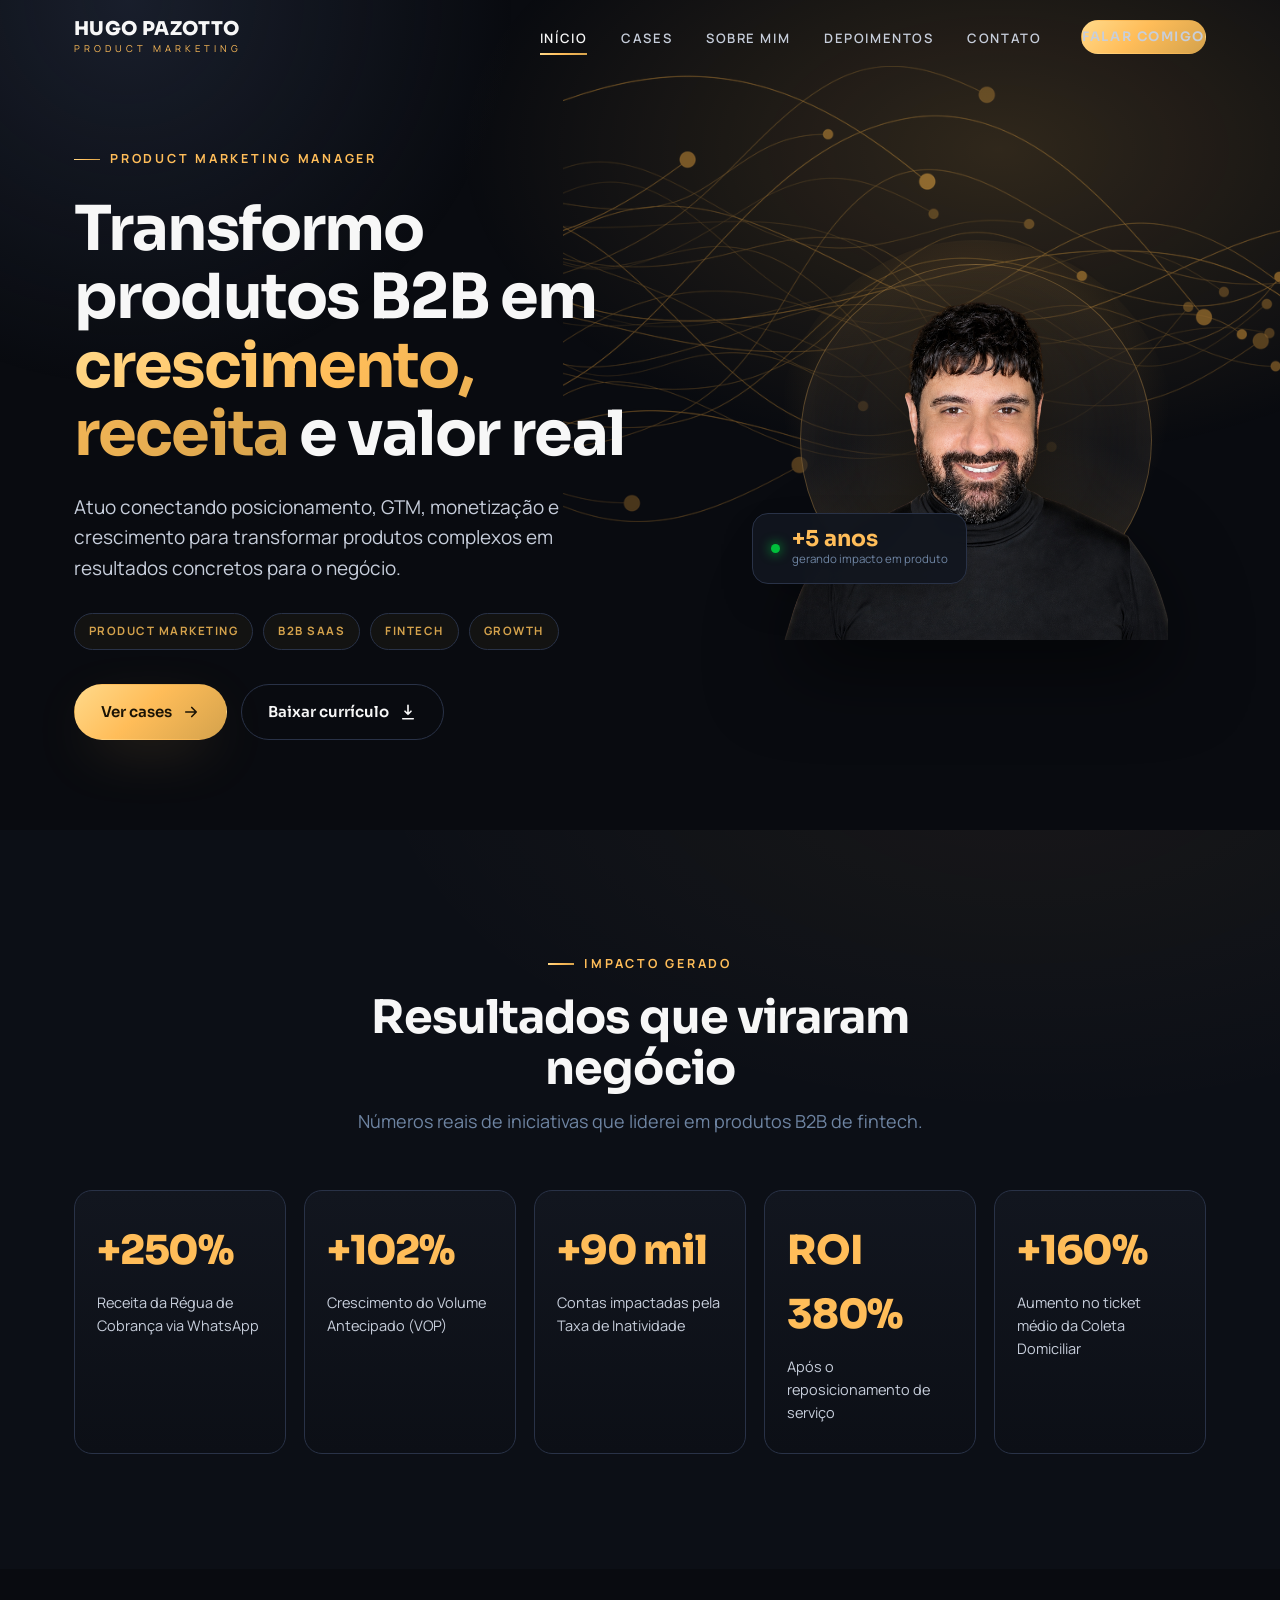
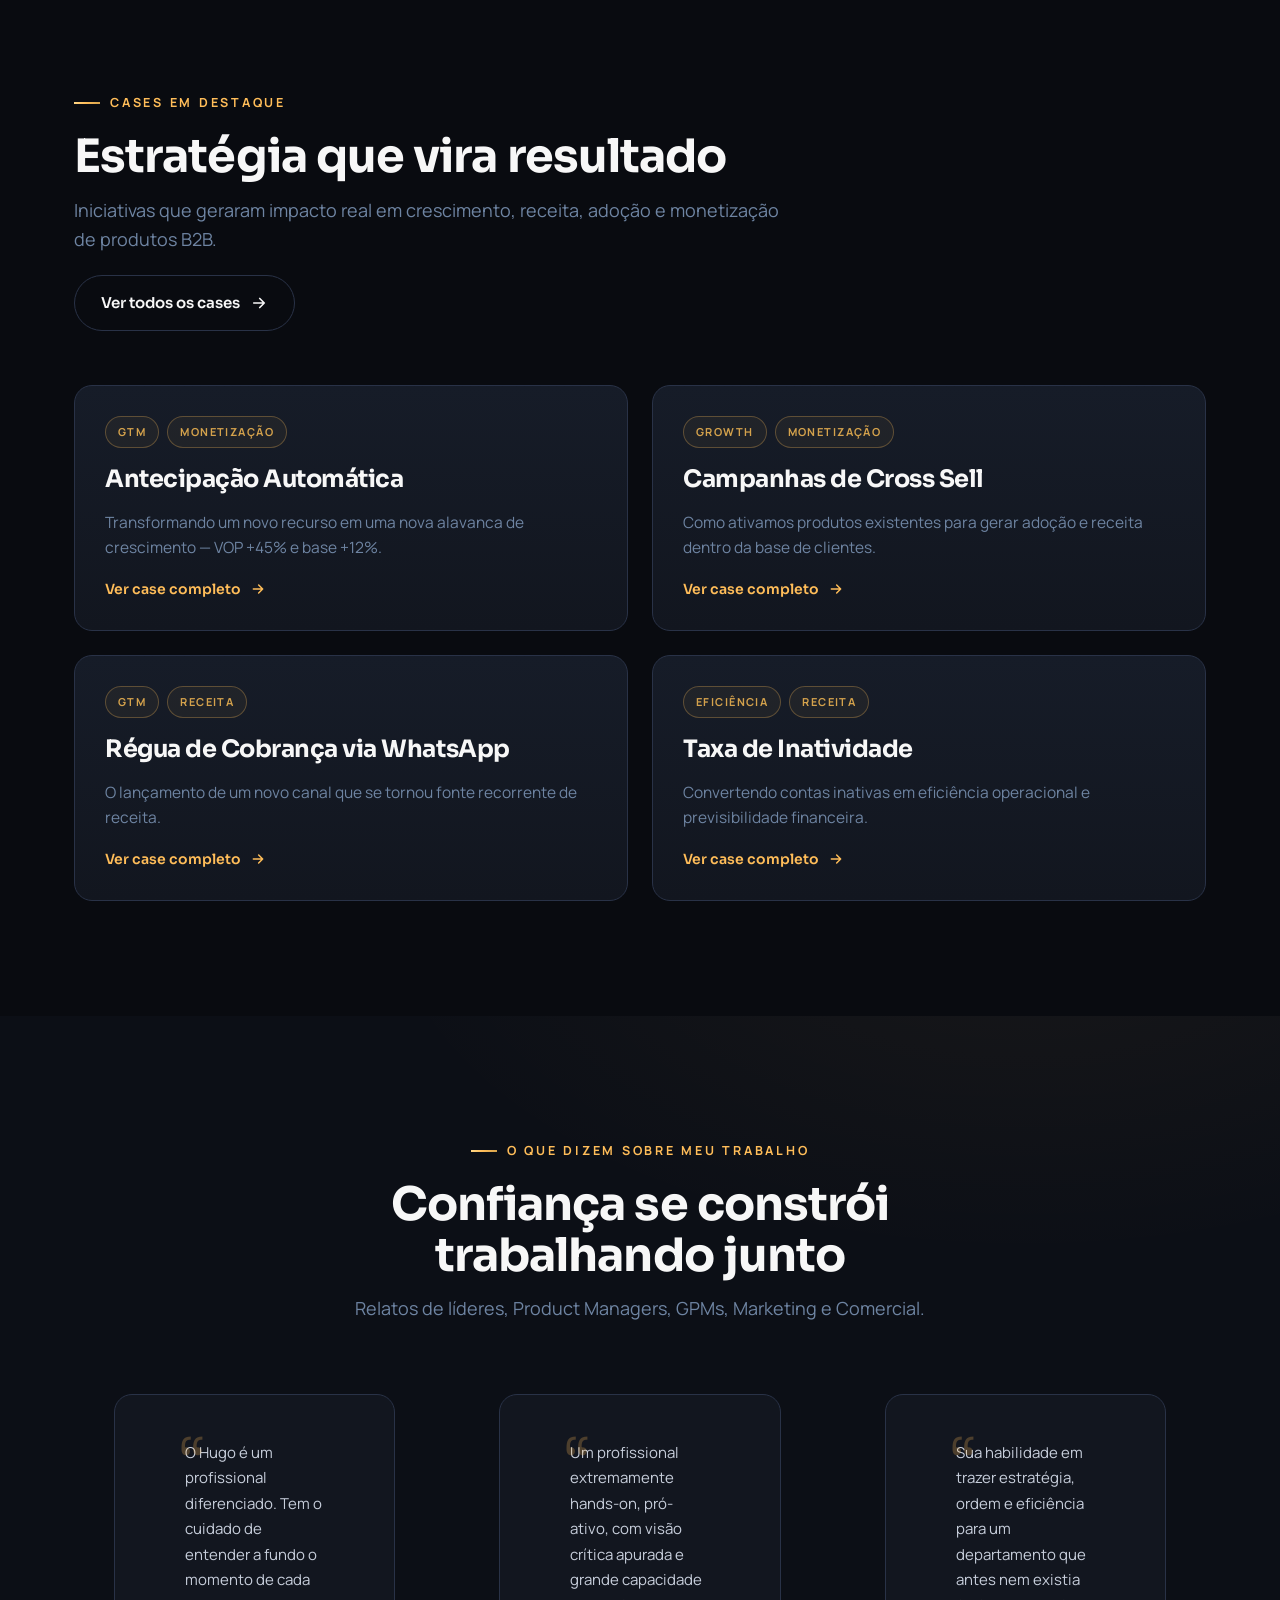
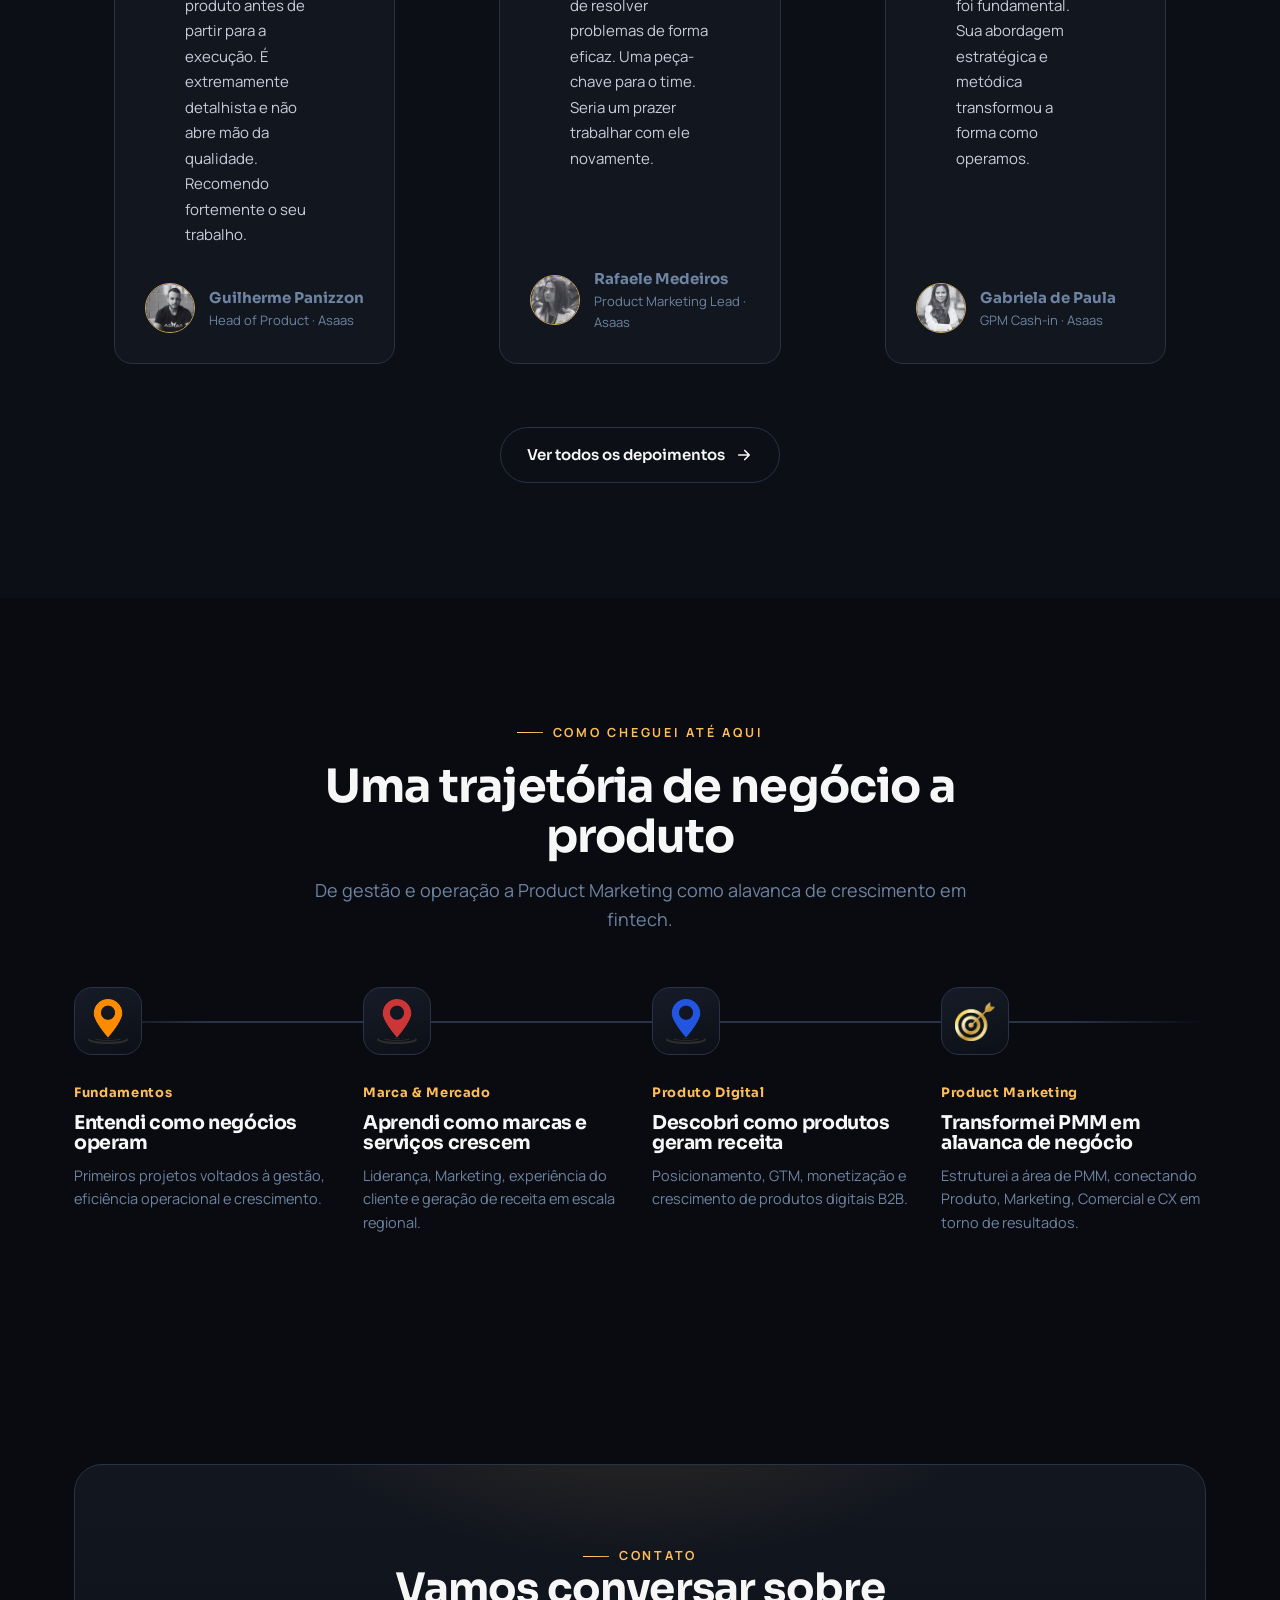
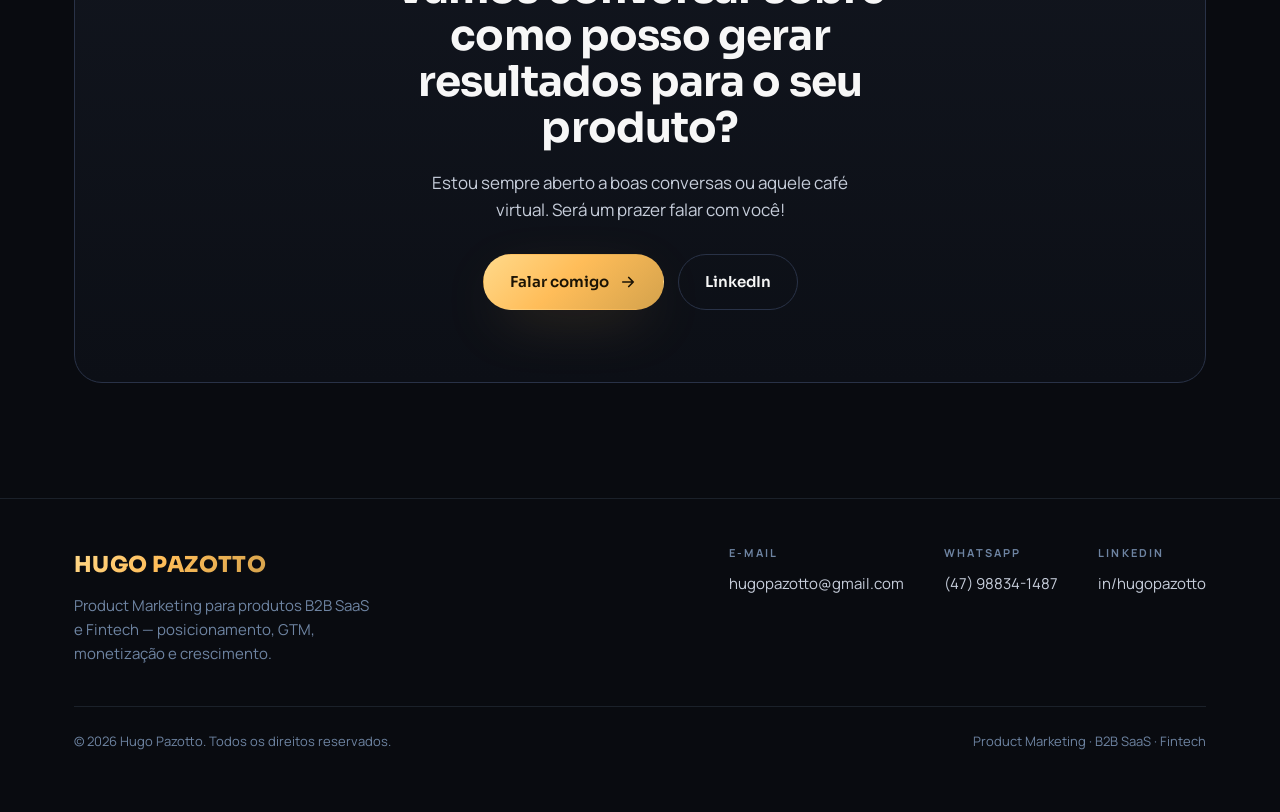
==== index.html @ da68a619 "feat: add initial portfolio site from Claude Design" ====
<!DOCTYPE html>
<html lang="pt-BR">
<head>
  <meta charset="UTF-8" />
  <meta name="viewport" content="width=device-width, initial-scale=1.0" />
  <title>Hugo Pazotto — Product Marketing | Crescimento, receita e valor para produtos B2B</title>
  <meta name="description" content="Product Marketing para produtos B2B SaaS e Fintech. Conecto posicionamento, GTM, monetização e crescimento para transformar produtos complexos em resultados concretos." />
  <link rel="preconnect" href="https://fonts.googleapis.com" />
  <link rel="preconnect" href="https://fonts.gstatic.com" crossorigin />
  <link href="https://fonts.googleapis.com/css2?family=Sora:wght@400;500;600;700;800&family=Manrope:wght@400;500;600;700&display=swap" rel="stylesheet" />
  <link rel="stylesheet" href="style.css" />
</head>
<body>

  <!-- ===================== HEADER ===================== -->
  <header class="header">
    <div class="container">
      <nav class="nav" aria-label="Principal">
        <a class="brand" href="#inicio" aria-label="Hugo Pazotto — início">
          <span class="brand__name">HUGO PAZOTTO</span>
          <span class="brand__role">Product Marketing</span>
        </a>
        <ul class="nav__links">
          <li><a href="#inicio" class="active">Início</a></li>
          <li><a href="cases.html">Cases</a></li>
          <li><a href="sobre.html">Sobre mim</a></li>
          <li><a href="depoimentos.html">Depoimentos</a></li>
          <li><a href="#contato">Contato</a></li>
          <li class="nav__cta"><a class="btn btn--primary" href="#contato">Falar comigo</a></li>
        </ul>
        <button class="nav__toggle" aria-label="Abrir menu" aria-expanded="false">
          <span></span><span></span><span></span>
        </button>
      </nav>
    </div>
  </header>

  <main>
    <!-- ===================== HERO ===================== -->
    <section class="hero" id="inicio">
      <div class="hero__bg" aria-hidden="true">
        <img class="hero__waves" src="assets/img/deco-waves.png" alt="" />
      </div>
      <div class="container">
        <div class="hero__inner">
          <div class="hero__copy">
            <span class="eyebrow hero__tag reveal">Product Marketing Manager</span>
            <h1 class="reveal" data-d="1">Transformo produtos B2B em <span class="grad-text">crescimento, receita</span> e valor real</h1>
            <p class="hero__lead reveal" data-d="2">Atuo conectando posicionamento, GTM, monetização e crescimento para transformar produtos complexos em resultados concretos para o negócio.</p>
            <div class="hero__chips reveal" data-d="2">
              <span class="chip">Product Marketing</span>
              <span class="chip">B2B SaaS</span>
              <span class="chip">Fintech</span>
              <span class="chip">Growth</span>
            </div>
            <div class="hero__actions reveal" data-d="3">
              <a class="btn btn--primary" href="#cases">Ver cases
                <svg viewBox="0 0 24 24" fill="none" stroke="currentColor" stroke-width="2.2" stroke-linecap="round" stroke-linejoin="round"><path d="M5 12h14M13 6l6 6-6 6"/></svg>
              </a>
              <a class="btn btn--ghost" href="#contato">Baixar currículo
                <svg viewBox="0 0 24 24" fill="none" stroke="currentColor" stroke-width="2.2" stroke-linecap="round" stroke-linejoin="round"><path d="M12 3v12m0 0l-4-4m4 4l4-4M5 21h14"/></svg>
              </a>
            </div>
          </div>

          <div class="hero__photo reveal" data-d="2">
            <div class="hero__photo-ring">
              <img src="assets/img/hugo-hero.png" alt="Hugo Pazotto, Product Marketing Manager" />
            </div>
            <div class="hero__badge">
              <span class="dot" aria-hidden="true"></span>
              <span><b>+5 anos</b>gerando impacto em produto</span>
            </div>
          </div>
        </div>
      </div>
    </section>

    <!-- ===================== IMPACTO ===================== -->
    <section class="section section--alt" id="impacto">
      <div class="container">
        <div class="section__head section__head--center reveal">
          <span class="eyebrow eyebrow--center">Impacto gerado</span>
          <h2 class="section__title">Resultados que viraram negócio</h2>
          <p class="section__sub">Números reais de iniciativas que liderei em produtos B2B de fintech.</p>
        </div>
        <div class="metrics">
          <div class="metric reveal">
            <div class="metric__num" data-prefix="+" data-count="250" data-suffix="%">+250%</div>
            <p class="metric__label">Receita da Régua de Cobrança via WhatsApp</p>
          </div>
          <div class="metric reveal" data-d="1">
            <div class="metric__num" data-prefix="+" data-count="102" data-suffix="%">+102%</div>
            <p class="metric__label">Crescimento do Volume Antecipado (VOP)</p>
          </div>
          <div class="metric reveal" data-d="2">
            <div class="metric__num" data-prefix="+" data-count="90" data-suffix=" mil">+90 mil</div>
            <p class="metric__label">Contas impactadas pela Taxa de Inatividade</p>
          </div>
          <div class="metric reveal" data-d="3">
            <div class="metric__num" data-prefix="ROI " data-count="380" data-suffix="%">ROI 380%</div>
            <p class="metric__label">Após o reposicionamento de serviço</p>
          </div>
          <div class="metric reveal" data-d="4">
            <div class="metric__num" data-prefix="+" data-count="160" data-suffix="%">+160%</div>
            <p class="metric__label">Aumento no ticket médio da Coleta Domiciliar</p>
          </div>
        </div>
      </div>
    </section>

    <!-- ===================== CASES ===================== -->
    <section class="section" id="cases">
      <div class="container">
        <div class="section__head reveal">
          <span class="eyebrow">Cases em destaque</span>
          <h2 class="section__title">Estratégia que vira resultado</h2>
          <p class="section__sub">Iniciativas que geraram impacto real em crescimento, receita, adoção e monetização de produtos B2B.</p>
          <a class="btn btn--ghost" href="cases.html" style="margin-top:22px">Ver todos os cases
            <svg viewBox="0 0 24 24" fill="none" stroke="currentColor" stroke-width="2.2" stroke-linecap="round" stroke-linejoin="round"><path d="M5 12h14M13 6l6 6-6 6"/></svg>
          </a>
        </div>
        <div class="cases-grid">
          <article class="case-card reveal">
            <div class="case-card__tags"><span class="tag">GTM</span><span class="tag">Monetização</span></div>
            <h3>Antecipação Automática</h3>
            <p>Transformando um novo recurso em uma nova alavanca de crescimento — VOP +45% e base +12%.</p>
            <a class="case-card__link" href="case-antecipacao-automatica.html">Ver case completo
              <svg viewBox="0 0 24 24" fill="none" stroke="currentColor" stroke-width="2.2" stroke-linecap="round" stroke-linejoin="round"><path d="M5 12h14M13 6l6 6-6 6"/></svg>
            </a>
          </article>
          <article class="case-card reveal" data-d="1">
            <div class="case-card__tags"><span class="tag">Growth</span><span class="tag">Monetização</span></div>
            <h3>Campanhas de Cross Sell</h3>
            <p>Como ativamos produtos existentes para gerar adoção e receita dentro da base de clientes.</p>
            <a class="case-card__link" href="case-cross-sell.html">Ver case completo
              <svg viewBox="0 0 24 24" fill="none" stroke="currentColor" stroke-width="2.2" stroke-linecap="round" stroke-linejoin="round"><path d="M5 12h14M13 6l6 6-6 6"/></svg>
            </a>
          </article>
          <article class="case-card reveal" data-d="2">
            <div class="case-card__tags"><span class="tag">GTM</span><span class="tag">Receita</span></div>
            <h3>Régua de Cobrança via WhatsApp</h3>
            <p>O lançamento de um novo canal que se tornou fonte recorrente de receita.</p>
            <a class="case-card__link" href="case-regua-cobranca.html">Ver case completo
              <svg viewBox="0 0 24 24" fill="none" stroke="currentColor" stroke-width="2.2" stroke-linecap="round" stroke-linejoin="round"><path d="M5 12h14M13 6l6 6-6 6"/></svg>
            </a>
          </article>
          <article class="case-card reveal" data-d="3">
            <div class="case-card__tags"><span class="tag">Eficiência</span><span class="tag">Receita</span></div>
            <h3>Taxa de Inatividade</h3>
            <p>Convertendo contas inativas em eficiência operacional e previsibilidade financeira.</p>
            <a class="case-card__link" href="case-taxa-inatividade.html">Ver case completo
              <svg viewBox="0 0 24 24" fill="none" stroke="currentColor" stroke-width="2.2" stroke-linecap="round" stroke-linejoin="round"><path d="M5 12h14M13 6l6 6-6 6"/></svg>
            </a>
          </article>
        </div>
      </div>
    </section>

    <!-- ===================== DEPOIMENTOS ===================== -->
    <section class="section section--alt" id="depoimentos">
      <div class="container">
        <div class="section__head section__head--center reveal">
          <span class="eyebrow eyebrow--center">O que dizem sobre meu trabalho</span>
          <h2 class="section__title">Confiança se constrói trabalhando junto</h2>
          <p class="section__sub">Relatos de líderes, Product Managers, GPMs, Marketing e Comercial.</p>
        </div>
        <div class="tst-grid">
          <figure class="tst reveal">
            <blockquote class="tst__quote">O Hugo é um profissional diferenciado. Tem o cuidado de entender a fundo o momento de cada produto antes de partir para a execução. É extremamente detalhista e não abre mão da qualidade. Recomendo fortemente o seu trabalho.</blockquote>
            <figcaption class="tst__who">
              <img src="assets/img/av-guilherme.png" alt="Guilherme Panizzon" />
              <span><b>Guilherme Panizzon</b><span>Head of Product · Asaas</span></span>
            </figcaption>
          </figure>
          <figure class="tst reveal" data-d="1">
            <blockquote class="tst__quote">Um profissional extremamente hands-on, pró-ativo, com visão crítica apurada e grande capacidade de resolver problemas de forma eficaz. Uma peça-chave para o time. Seria um prazer trabalhar com ele novamente.</blockquote>
            <figcaption class="tst__who">
              <img src="assets/img/av-rafaele.png" alt="Rafaele Medeiros" />
              <span><b>Rafaele Medeiros</b><span>Product Marketing Lead · Asaas</span></span>
            </figcaption>
          </figure>
          <figure class="tst reveal" data-d="2">
            <blockquote class="tst__quote">Sua habilidade em trazer estratégia, ordem e eficiência para um departamento que antes nem existia foi fundamental. Sua abordagem estratégica e metódica transformou a forma como operamos.</blockquote>
            <figcaption class="tst__who">
              <img src="assets/img/av-gabriela.png" alt="Gabriela de Paula" />
              <span><b>Gabriela de Paula</b><span>GPM Cash-in · Asaas</span></span>
            </figcaption>
          </figure>
        </div>
        <div style="text-align:center;margin-top:46px" class="reveal">
          <a class="btn btn--ghost" href="depoimentos.html">Ver todos os depoimentos
            <svg viewBox="0 0 24 24" fill="none" stroke="currentColor" stroke-width="2.2" stroke-linecap="round" stroke-linejoin="round"><path d="M5 12h14M13 6l6 6-6 6"/></svg>
          </a>
        </div>
      </div>
    </section>

    <!-- ===================== SOBRE / JORNADA ===================== -->
    <section class="section" id="sobre">
      <div class="container">
        <div class="section__head section__head--center reveal">
          <span class="eyebrow eyebrow--center">Como cheguei até aqui</span>
          <h2 class="section__title">Uma trajetória de negócio a produto</h2>
          <p class="section__sub">De gestão e operação a Product Marketing como alavanca de crescimento em fintech.</p>
        </div>
        <div class="journey">
          <div class="step reveal">
            <div class="step__dot"><img src="assets/img/pin-gold.png" alt="" /></div>
            <span class="step__yr">Fundamentos</span>
            <h3>Entendi como negócios operam</h3>
            <p>Primeiros projetos voltados à gestão, eficiência operacional e crescimento.</p>
          </div>
          <div class="step reveal" data-d="1">
            <div class="step__dot"><img src="assets/img/pin-red.png" alt="" /></div>
            <span class="step__yr">Marca &amp; Mercado</span>
            <h3>Aprendi como marcas e serviços crescem</h3>
            <p>Liderança, Marketing, experiência do cliente e geração de receita em escala regional.</p>
          </div>
          <div class="step reveal" data-d="2">
            <div class="step__dot"><img src="assets/img/pin-blue.png" alt="" /></div>
            <span class="step__yr">Produto Digital</span>
            <h3>Descobri como produtos geram receita</h3>
            <p>Posicionamento, GTM, monetização e crescimento de produtos digitais B2B.</p>
          </div>
          <div class="step reveal" data-d="3">
            <div class="step__dot"><img src="assets/img/icon-target.png" alt="" /></div>
            <span class="step__yr">Product Marketing</span>
            <h3>Transformei PMM em alavanca de negócio</h3>
            <p>Estruturei a área de PMM, conectando Produto, Marketing, Comercial e CX em torno de resultados.</p>
          </div>
        </div>
      </div>
    </section>

    <!-- ===================== CONTATO ===================== -->
    <section class="section" id="contato">
      <div class="container">
        <div class="cta reveal">
          <span class="eyebrow eyebrow--center">Contato</span>
          <h2>Vamos conversar sobre como posso gerar resultados para o seu produto?</h2>
          <p>Estou sempre aberto a boas conversas ou aquele café virtual. Será um prazer falar com você!</p>
          <div class="cta__actions">
            <a class="btn btn--primary" href="mailto:hugopazotto@gmail.com">Falar comigo
              <svg viewBox="0 0 24 24" fill="none" stroke="currentColor" stroke-width="2.2" stroke-linecap="round" stroke-linejoin="round"><path d="M5 12h14M13 6l6 6-6 6"/></svg>
            </a>
            <a class="btn btn--ghost" href="https://www.linkedin.com/in/hugopazotto" target="_blank" rel="noopener">LinkedIn</a>
          </div>
        </div>
      </div>
    </section>
  </main>

  <!-- ===================== FOOTER ===================== -->
  <footer class="footer">
    <div class="container">
      <div class="footer__grid">
        <div class="footer__brand">
          <span class="brand__name grad-text">HUGO PAZOTTO</span>
          <p style="color:var(--muted);max-width:34ch;margin-top:12px;font-size:15px;">Product Marketing para produtos B2B SaaS e Fintech — posicionamento, GTM, monetização e crescimento.</p>
        </div>
        <div class="footer__contacts">
          <div class="footer__col">
            <h4>E-mail</h4>
            <a href="mailto:hugopazotto@gmail.com">hugopazotto@gmail.com</a>
          </div>
          <div class="footer__col">
            <h4>WhatsApp</h4>
            <a href="https://wa.me/5547988341487" target="_blank" rel="noopener">(47) 98834-1487</a>
          </div>
          <div class="footer__col">
            <h4>LinkedIn</h4>
            <a href="https://www.linkedin.com/in/hugopazotto" target="_blank" rel="noopener">in/hugopazotto</a>
          </div>
        </div>
      </div>
      <div class="footer__bottom">
        <span>© <span data-year>2025</span> Hugo Pazotto. Todos os direitos reservados.</span>
        <span>Product Marketing · B2B SaaS · Fintech</span>
      </div>
    </div>
  </footer>

  <script src="script.js"></script>
</body>
</html>
---- style.css ----
/* =========================================================
   Hugo Pazotto — Product Marketing Portfolio
   Design system: dark navy + metallic gold
   ========================================================= */

/* ---------- Tokens ---------- */
:root{
  --bg:        #090b10;
  --bg-2:      #0c0f16;
  --surface:   #12161f;
  --surface-2: #161c28;
  --border:    #293247;
  --border-soft: rgba(110,132,162,.18);

  --gold:      #ffbd59;
  --gold-2:    #d4a24c;
  --gold-deep: #402d00;
  --gold-grad: linear-gradient(135deg,#ffd98a 0%,#ffbd59 45%,#d4a24c 100%);

  --text:      #f7f7f7;
  --text-dim:  #c7cedb;
  --muted:     #6e84a2;
  --green:     #00bf3b;

  --maxw: 1180px;
  --radius: 18px;
  --radius-sm: 12px;
  --radius-pill: 999px;

  --shadow-card: 0 18px 50px -24px rgba(0,0,0,.8);
  --shadow-gold: 0 18px 60px -20px rgba(255,189,89,.35);

  --ff-display: "Sora", system-ui, sans-serif;
  --ff-body: "Manrope", system-ui, sans-serif;

  --ease: cubic-bezier(.22,.61,.36,1);
}

/* ---------- Reset ---------- */
*,*::before,*::after{ box-sizing:border-box; }
html{ scroll-behavior:smooth; scroll-padding-top:90px; -webkit-text-size-adjust:100%; }
body{
  margin:0;
  font-family:var(--ff-body);
  background:var(--bg);
  color:var(--text);
  line-height:1.6;
  font-size:17px;
  -webkit-font-smoothing:antialiased;
  overflow-x:hidden;
}
img{ max-width:100%; display:block; }
a{ color:inherit; text-decoration:none; }
button{ font-family:inherit; cursor:pointer; }
h1,h2,h3,h4{ font-family:var(--ff-display); font-weight:700; line-height:1.1; margin:0; letter-spacing:-.02em; }
p{ margin:0; }
::selection{ background:var(--gold); color:#090b10; }

/* ---------- Layout helpers ---------- */
.container{ width:100%; max-width:var(--maxw); margin-inline:auto; padding-inline:24px; }
.section{ position:relative; padding:clamp(64px,9vw,120px) 0; }
.section--alt{ background:
   radial-gradient(1100px 600px at 80% -10%, rgba(255,189,89,.05), transparent 60%),
   var(--bg-2); }

.eyebrow{
  display:inline-flex; align-items:center; gap:10px;
  font-family:var(--ff-body); font-weight:700;
  font-size:12.5px; letter-spacing:.22em; text-transform:uppercase;
  color:var(--gold);
}
.eyebrow::before{ content:""; width:26px; height:1.5px; background:var(--gold-grad); }
.eyebrow--center{ justify-content:center; }

.section__head{ max-width:720px; margin-bottom:54px; }
.section__head--center{ margin-inline:auto; text-align:center; }
.section__title{ font-size:clamp(28px,4vw,46px); margin:18px 0 14px; }
.section__sub{ color:var(--muted); font-size:18px; }

.text-gold{ color:var(--gold); }
.grad-text{
  background:var(--gold-grad);
  -webkit-background-clip:text; background-clip:text; color:transparent;
}

/* reveal */
.reveal{ opacity:0; transform:translateY(26px); transition:opacity .7s var(--ease), transform .7s var(--ease); }
.reveal.is-in{ opacity:1; transform:none; }
.reveal[data-d="1"]{ transition-delay:.08s; }
.reveal[data-d="2"]{ transition-delay:.16s; }
.reveal[data-d="3"]{ transition-delay:.24s; }
.reveal[data-d="4"]{ transition-delay:.32s; }
@media (prefers-reduced-motion:reduce){ .reveal{opacity:1;transform:none;transition:none} html{scroll-behavior:auto} }

/* ---------- Buttons ---------- */
.btn{
  display:inline-flex; align-items:center; justify-content:center; gap:10px;
  font-family:var(--ff-display); font-weight:600; font-size:15px;
  padding:15px 26px; border-radius:var(--radius-pill);
  border:1px solid transparent; transition:transform .25s var(--ease), box-shadow .25s var(--ease), background .25s, color .25s;
  white-space:nowrap;
}
.btn svg{ width:18px; height:18px; }
.btn--primary{ background:var(--gold-grad); color:#1a1305; box-shadow:var(--shadow-gold); }
.btn--primary:hover{ transform:translateY(-3px); box-shadow:0 22px 64px -16px rgba(255,189,89,.5); }
.btn--ghost{ background:transparent; color:var(--text); border-color:var(--border); }
.btn--ghost:hover{ border-color:var(--gold); color:var(--gold); transform:translateY(-3px); }
.btn--block{ width:100%; }

/* ---------- Header / Nav ---------- */
.header{
  position:fixed; inset:0 0 auto 0; z-index:50;
  transition:background .3s, border-color .3s, backdrop-filter .3s;
  border-bottom:1px solid transparent;
}
.header.is-stuck{
  background:rgba(9,11,16,.82);
  backdrop-filter:blur(16px);
  border-bottom-color:var(--border-soft);
}
.nav{ display:flex; align-items:center; justify-content:space-between; height:74px; }
.brand{ display:flex; flex-direction:column; line-height:1; }
.brand__name{ font-family:var(--ff-display); font-weight:800; font-size:19px; letter-spacing:.02em; }
.brand__role{ font-size:9.5px; letter-spacing:.42em; text-transform:uppercase; color:var(--gold); margin-top:5px; }
.nav__links{ display:flex; align-items:center; gap:34px; list-style:none; margin:0; padding:0; }
.nav__links a{
  font-size:13px; font-weight:600; letter-spacing:.12em; text-transform:uppercase;
  color:var(--text-dim); position:relative; padding:6px 0; transition:color .2s;
}
.nav__links a::after{
  content:""; position:absolute; left:0; bottom:-2px; width:0; height:2px;
  background:var(--gold-grad); transition:width .3s var(--ease);
}
.nav__links a:hover,.nav__links a.active{ color:var(--text); }
.nav__links a:hover::after,.nav__links a.active::after{ width:100%; }
.nav__cta{ margin-left:6px; }
.nav__toggle{
  display:none; width:46px; height:46px; border-radius:12px; border:1px solid var(--border);
  background:rgba(255,255,255,.02); align-items:center; justify-content:center; flex-direction:column; gap:5px;
}
.nav__toggle span{ width:20px; height:2px; background:var(--text); border-radius:2px; transition:transform .3s, opacity .3s; }
.nav.is-open .nav__toggle span:nth-child(1){ transform:translateY(7px) rotate(45deg); }
.nav.is-open .nav__toggle span:nth-child(2){ opacity:0; }
.nav.is-open .nav__toggle span:nth-child(3){ transform:translateY(-7px) rotate(-45deg); }

/* ---------- Hero ---------- */
.hero{ position:relative; padding-top:140px; padding-bottom:90px; overflow:hidden; }
.hero__bg{ position:absolute; inset:0; z-index:0; pointer-events:none; }
.hero__bg::before{
  content:""; position:absolute; inset:0;
  background:
    radial-gradient(900px 520px at 78% 18%, rgba(255,189,89,.16), transparent 60%),
    radial-gradient(700px 700px at 10% 0%, rgba(41,50,71,.5), transparent 55%);
}
.hero__waves{ position:absolute; right:-6%; top:8%; width:62%; max-width:880px; opacity:.5; mix-blend-mode:screen; }
.hero__inner{ position:relative; z-index:2; display:grid; grid-template-columns:1.15fr .85fr; gap:48px; align-items:center; }
.hero__tag{ margin-bottom:26px; }
.hero h1{ font-size:clamp(34px,5.4vw,62px); letter-spacing:-.03em; }
.hero h1 em{ font-style:normal; }
.hero__lead{ color:var(--text-dim); font-size:clamp(16px,1.7vw,19px); max-width:30em; margin:24px 0 30px; }
.hero__chips{ display:flex; flex-wrap:wrap; gap:10px; margin-bottom:34px; }
.chip{
  font-size:11.5px; font-weight:700; letter-spacing:.13em; text-transform:uppercase;
  color:var(--gold-2); padding:8px 14px; border:1px solid var(--border);
  border-radius:var(--radius-pill); background:rgba(255,189,89,.04);
}
.hero__actions{ display:flex; flex-wrap:wrap; gap:14px; }

.hero__photo{ position:relative; justify-self:center; }
.hero__photo-ring{
  position:relative; width:min(400px,80vw); aspect-ratio:1; border-radius:50%;
  background:radial-gradient(circle at 50% 40%, rgba(255,189,89,.28), rgba(255,189,89,0) 62%);
  display:flex; align-items:flex-end; justify-content:center;
}
.hero__photo-ring::before{
  content:""; position:absolute; inset:6%; border-radius:50%;
  border:1px solid rgba(255,189,89,.3);
  background:
    radial-gradient(circle at 50% 120%, rgba(212,162,76,.35), transparent 60%),
    linear-gradient(180deg, rgba(18,22,31,.2), rgba(18,22,31,.85));
  box-shadow:inset 0 0 60px rgba(255,189,89,.1);
}
.hero__photo img{ position:relative; width:96%; filter:drop-shadow(0 30px 40px rgba(0,0,0,.55)); }
.hero__badge{
  position:absolute; left:-6%; bottom:14%; z-index:3;
  background:rgba(18,22,31,.92); border:1px solid var(--border);
  border-radius:16px; padding:14px 18px; display:flex; align-items:center; gap:12px;
  box-shadow:var(--shadow-card); backdrop-filter:blur(8px);
}
.hero__badge b{ font-family:var(--ff-display); font-size:22px; color:var(--gold); display:block; line-height:1; }
.hero__badge span{ font-size:11.5px; color:var(--muted); }
.hero__badge .dot{ width:9px; height:9px; border-radius:50%; background:var(--green); box-shadow:0 0 12px var(--green); }

/* ---------- Impact metrics ---------- */
.metrics{ display:grid; grid-template-columns:repeat(5,1fr); gap:18px; }
.metric{
  background:linear-gradient(180deg, var(--surface), var(--bg-2));
  border:1px solid var(--border); border-radius:var(--radius);
  padding:28px 22px; position:relative; overflow:hidden;
  transition:transform .35s var(--ease), border-color .35s;
}
.metric::after{ content:""; position:absolute; inset:0 0 auto 0; height:3px; background:var(--gold-grad); opacity:.0; transition:opacity .35s; }
.metric:hover{ transform:translateY(-6px); border-color:rgba(255,189,89,.45); }
.metric:hover::after{ opacity:1; }
.metric__num{ font-family:var(--ff-display); font-weight:800; font-size:clamp(30px,3.4vw,40px); color:var(--gold); letter-spacing:-.03em; }
.metric__label{ color:var(--text-dim); font-size:14.5px; margin-top:8px; }

/* ---------- Cases ---------- */
.cases-grid{ display:grid; grid-template-columns:repeat(2,1fr); gap:24px; }
.case-card{
  position:relative; display:flex; flex-direction:column; gap:18px;
  background:linear-gradient(180deg, var(--surface-2), var(--surface));
  border:1px solid var(--border); border-radius:var(--radius);
  padding:30px; min-height:240px; overflow:hidden;
  transition:transform .4s var(--ease), border-color .4s, box-shadow .4s;
}
.case-card::before{
  content:""; position:absolute; right:-40px; top:-40px; width:180px; height:180px;
  background:radial-gradient(circle, rgba(255,189,89,.16), transparent 70%);
  opacity:0; transition:opacity .45s;
}
.case-card:hover{ transform:translateY(-7px); border-color:rgba(255,189,89,.4); box-shadow:var(--shadow-card); }
.case-card:hover::before{ opacity:1; }
.case-card__tags{ display:flex; gap:8px; flex-wrap:wrap; }
.tag{
  font-size:11px; font-weight:700; letter-spacing:.13em; text-transform:uppercase;
  color:var(--gold-2); padding:6px 12px; border-radius:var(--radius-pill);
  border:1px solid rgba(255,189,89,.28); background:rgba(255,189,89,.05);
}
.tag--muted{ color:var(--muted); border-color:var(--border); background:transparent; }
.case-card h3{ font-size:24px; }
.case-card p{ color:var(--muted); font-size:15.5px; }
.case-card__link{
  margin-top:auto; display:inline-flex; align-items:center; gap:9px;
  font-family:var(--ff-display); font-weight:600; font-size:14px; color:var(--gold);
}
.case-card__link svg{ width:16px; height:16px; transition:transform .3s var(--ease); }
.case-card:hover .case-card__link svg{ transform:translateX(5px); }

/* ---------- Testimonials ---------- */
.tst-grid{ display:grid; grid-template-columns:repeat(3,1fr); gap:24px; }
.tst{
  background:var(--surface); border:1px solid var(--border); border-radius:var(--radius);
  padding:30px; display:flex; flex-direction:column; gap:20px;
}
.tst__quote{ color:var(--text-dim); font-size:15px; line-height:1.7; position:relative; }
.tst__quote::before{ content:"\201C"; font-family:var(--ff-display); font-size:60px; color:rgba(255,189,89,.25); position:absolute; top:-30px; left:-6px; }
.tst__who{ display:flex; align-items:center; gap:14px; margin-top:auto; }
.tst__who img{ width:50px; height:50px; border-radius:50%; object-fit:cover; border:1.5px solid var(--gold-2); filter:grayscale(.15); }
.tst__who b{ font-family:var(--ff-display); font-size:15px; display:block; }
.tst__who span{ font-size:13px; color:var(--muted); }

/* ---------- Journey / Timeline ---------- */
.journey{ display:grid; grid-template-columns:repeat(4,1fr); gap:24px; position:relative; }
.journey::before{
  content:""; position:absolute; left:0; right:0; top:34px; height:2px;
  background:linear-gradient(90deg, transparent, var(--border) 12%, var(--border) 88%, transparent);
}
.step{ position:relative; padding-top:0; }
.step__dot{
  width:68px; height:68px; border-radius:18px; display:flex; align-items:center; justify-content:center;
  background:linear-gradient(160deg, var(--surface-2), var(--bg-2)); border:1px solid var(--border);
  position:relative; z-index:2; margin-bottom:22px;
}
.step__dot img{ width:40px; height:auto; }
.step__yr{ font-family:var(--ff-display); font-weight:700; font-size:13px; color:var(--gold); letter-spacing:.05em; }
.step h3{ font-size:19px; margin:8px 0 10px; }
.step p{ color:var(--muted); font-size:14.5px; }

/* ---------- Contact / CTA ---------- */
.cta{
  position:relative; overflow:hidden;
  background:
    radial-gradient(700px 420px at 50% -30%, rgba(255,189,89,.18), transparent 60%),
    linear-gradient(180deg, var(--surface), var(--bg-2));
  border:1px solid var(--border); border-radius:28px;
  padding:clamp(40px,6vw,72px); text-align:center;
}
.cta h2{ font-size:clamp(26px,3.6vw,42px); max-width:18ch; margin-inline:auto; }
.cta p{ color:var(--text-dim); margin:18px auto 30px; max-width:46ch; }
.cta__actions{ display:flex; gap:14px; justify-content:center; flex-wrap:wrap; }

/* ---------- Footer ---------- */
.footer{ border-top:1px solid var(--border-soft); padding:48px 0 60px; }
.footer__grid{ display:flex; justify-content:space-between; align-items:flex-start; gap:30px; flex-wrap:wrap; }
.footer__brand .brand__name{ font-size:22px; }
.footer__contacts{ display:flex; gap:40px; flex-wrap:wrap; }
.footer__col h4{ font-size:11px; letter-spacing:.2em; text-transform:uppercase; color:var(--muted); font-family:var(--ff-body); font-weight:700; margin-bottom:10px; }
.footer__col a,.footer__col p{ color:var(--text-dim); font-size:15px; }
.footer__col a:hover{ color:var(--gold); }
.footer__bottom{ margin-top:40px; padding-top:24px; border-top:1px solid var(--border-soft); display:flex; justify-content:space-between; gap:16px; flex-wrap:wrap; color:var(--muted); font-size:13px; }

/* ---------- Responsive ---------- */
@media (max-width:1000px){
  .metrics{ grid-template-columns:repeat(2,1fr); }
  .journey{ grid-template-columns:repeat(2,1fr); }
  .journey::before{ display:none; }
  .tst-grid{ grid-template-columns:1fr; }
}
@media (max-width:860px){
  .nav__links{
    position:fixed; inset:74px 0 auto 0; flex-direction:column; gap:0;
    background:rgba(9,11,16,.97); backdrop-filter:blur(20px);
    border-bottom:1px solid var(--border); padding:8px 24px 24px;
    transform:translateY(-130%); transition:transform .4s var(--ease); align-items:stretch;
  }
  .nav.is-open .nav__links{ transform:none; }
  .nav__links li{ border-bottom:1px solid var(--border-soft); }
  .nav__links a{ display:block; padding:16px 0; font-size:15px; }
  .nav__links .nav__cta{ margin:16px 0 0; }
  .nav__cta .btn{ width:100%; }
  .nav__toggle{ display:flex; }
  .hero__inner{ grid-template-columns:1fr; gap:36px; text-align:center; }
  .hero__tag,.eyebrow{ justify-content:center; }
  .hero__chips,.hero__actions{ justify-content:center; }
  .hero__lead{ margin-inline:auto; }
  .hero__photo{ order:-1; }
  .section__head{ text-align:center; margin-inline:auto; }
  .eyebrow{ display:inline-flex; }
}
@media (max-width:560px){
  body{ font-size:16px; }
  .metrics{ grid-template-columns:1fr; }
  .cases-grid{ grid-template-columns:1fr; }
  .journey{ grid-template-columns:1fr; }
  .case-card{ padding:24px; }
  .container{ padding-inline:18px; }
}

/* =========================================================
   CASES — listing page + case study detail
   ========================================================= */

/* page hero (shared by inner pages) */
.page-hero{ position:relative; padding:150px 0 60px; overflow:hidden; }
.page-hero__bg{ position:absolute; inset:0; z-index:0; pointer-events:none;
  background:
    radial-gradient(900px 500px at 80% 0%, rgba(255,189,89,.12), transparent 60%),
    radial-gradient(700px 600px at 0% 10%, rgba(41,50,71,.45), transparent 55%); }
.page-hero .container{ position:relative; z-index:2; }
.page-hero h1{ font-size:clamp(34px,5vw,58px); max-width:16ch; margin:18px 0 16px; }
.page-hero__lead{ color:var(--text-dim); font-size:clamp(16px,1.8vw,20px); max-width:48ch; }

.back-link{ display:inline-flex; align-items:center; gap:9px; font-size:13px; font-weight:700;
  letter-spacing:.12em; text-transform:uppercase; color:var(--muted); transition:color .2s, gap .2s; }
.back-link svg{ width:16px; height:16px; }
.back-link:hover{ color:var(--gold); gap:13px; }

/* highlighted cases on listing */
.cases-featured{ display:grid; grid-template-columns:repeat(2,1fr); gap:24px; }
.fcase{
  position:relative; display:flex; flex-direction:column; gap:16px;
  background:linear-gradient(180deg, var(--surface-2), var(--surface));
  border:1px solid var(--border); border-radius:var(--radius);
  padding:34px; overflow:hidden; transition:transform .4s var(--ease), border-color .4s, box-shadow .4s;
}
.fcase::before{ content:""; position:absolute; right:-50px; top:-50px; width:200px; height:200px;
  background:radial-gradient(circle, rgba(255,189,89,.16), transparent 70%); opacity:0; transition:opacity .45s; }
.fcase:hover{ transform:translateY(-7px); border-color:rgba(255,189,89,.45); box-shadow:var(--shadow-card); }
.fcase:hover::before{ opacity:1; }
.fcase__tags{ display:flex; gap:8px; flex-wrap:wrap; }
.fcase h3{ font-size:27px; }
.fcase__desc{ color:var(--muted); font-size:15.5px; }
.fcase__stats{ display:flex; gap:28px; margin-top:6px; padding-top:20px; border-top:1px solid var(--border-soft); }
.fcase__stat b{ font-family:var(--ff-display); font-weight:800; font-size:30px; color:var(--gold); letter-spacing:-.03em; display:block; line-height:1; }
.fcase__stat span{ font-size:12.5px; color:var(--text-dim); display:block; margin-top:7px; max-width:14ch; }
.fcase__link{ position:absolute; inset:0; }

/* "outros cases" simple list */
.cases-other{ display:grid; grid-template-columns:repeat(2,1fr); gap:18px; }
.ocase{
  display:flex; align-items:center; justify-content:space-between; gap:18px;
  background:var(--surface); border:1px solid var(--border); border-radius:var(--radius-sm);
  padding:24px 28px; transition:border-color .3s, transform .3s, background .3s;
}
.ocase:hover{ border-color:rgba(255,189,89,.45); transform:translateY(-3px); background:var(--surface-2); }
.ocase h4{ font-family:var(--ff-display); font-size:18px; }
.ocase span{ font-size:12.5px; color:var(--muted); letter-spacing:.1em; text-transform:uppercase; }
.ocase__arrow{ width:42px; height:42px; flex:none; border-radius:50%; border:1px solid var(--border);
  display:flex; align-items:center; justify-content:center; color:var(--gold); transition:background .3s, transform .3s; }
.ocase__arrow svg{ width:18px; height:18px; }
.ocase:hover .ocase__arrow{ background:rgba(255,189,89,.12); transform:translateX(4px); }

/* ---- case study detail ---- */
.cs-meta{ display:flex; flex-wrap:wrap; gap:14px; margin-top:30px; }
.cs-meta__item{ display:flex; flex-direction:column; gap:4px; padding:14px 20px; min-width:130px;
  background:var(--surface); border:1px solid var(--border); border-radius:var(--radius-sm); }
.cs-meta__item span{ font-size:10.5px; letter-spacing:.18em; text-transform:uppercase; color:var(--muted); }
.cs-meta__item b{ font-family:var(--ff-display); font-size:16px; color:var(--text); }

/* big result stats row under hero */
.cs-hero-stats{ display:flex; flex-wrap:wrap; gap:40px; margin-top:34px; padding-top:30px; border-top:1px solid var(--border-soft); }
.cs-hero-stat b{ font-family:var(--ff-display); font-weight:800; font-size:clamp(36px,5vw,52px); color:var(--gold); letter-spacing:-.03em; display:block; line-height:1; }
.cs-hero-stat span{ font-size:14px; color:var(--text-dim); display:block; margin-top:10px; max-width:22ch; }

/* context / opportunity grid */
.cs-cards{ display:grid; grid-template-columns:repeat(3,1fr); gap:20px; }
.cs-card{ background:var(--surface); border:1px solid var(--border); border-radius:var(--radius); padding:30px; }
.cs-card__k{ font-size:11.5px; font-weight:700; letter-spacing:.18em; text-transform:uppercase; color:var(--gold); }
.cs-card p{ color:var(--text-dim); font-size:15.5px; margin-top:14px; }
.cs-card--ctx{ grid-column:1 / -1; background:linear-gradient(135deg, rgba(255,189,89,.06), var(--surface)); }

/* minha atuação — 5 steps */
.cs-steps{ display:grid; grid-template-columns:repeat(5,1fr); gap:18px; counter-reset:step; }
.cs-step{ background:linear-gradient(180deg, var(--surface-2), var(--bg-2)); border:1px solid var(--border);
  border-radius:var(--radius); padding:26px 22px; position:relative; }
.cs-step__n{ font-family:var(--ff-display); font-weight:800; font-size:14px; color:#1a1305;
  width:34px; height:34px; border-radius:50%; background:var(--gold-grad); display:flex; align-items:center; justify-content:center; margin-bottom:18px; }
.cs-step h4{ font-size:14px; letter-spacing:.04em; text-transform:uppercase; color:var(--gold-2); margin-bottom:12px; line-height:1.3; }
.cs-step p{ color:var(--muted); font-size:13.5px; line-height:1.6; }
.cs-step ul{ margin:0; padding-left:16px; color:var(--muted); font-size:13.5px; line-height:1.7; }
.cs-step li{ margin-bottom:4px; }

/* results metrics */
.cs-results{ display:grid; grid-template-columns:repeat(auto-fit,minmax(200px,1fr)); gap:20px; }
.cs-result{ background:linear-gradient(180deg, var(--surface), var(--bg-2)); border:1px solid var(--border);
  border-radius:var(--radius); padding:32px 26px; position:relative; overflow:hidden; }
.cs-result::after{ content:""; position:absolute; inset:0 0 auto 0; height:3px; background:var(--gold-grad); }
.cs-result b{ font-family:var(--ff-display); font-weight:800; font-size:clamp(32px,4vw,44px); color:var(--gold); letter-spacing:-.03em; display:block; line-height:1; }
.cs-result span{ color:var(--text-dim); font-size:14.5px; display:block; margin-top:12px; }

/* learnings */
.cs-learn{ display:grid; grid-template-columns:repeat(2,1fr); gap:20px; }
.cs-learn__item{ background:var(--surface); border:1px solid var(--border); border-left:3px solid var(--gold);
  border-radius:0 var(--radius-sm) var(--radius-sm) 0; padding:26px 28px; }
.cs-learn__item h4{ font-size:18px; margin-bottom:10px; }
.cs-learn__item p{ color:var(--muted); font-size:15px; }

/* next case nav */
.cs-next{ display:flex; align-items:center; justify-content:space-between; gap:20px; flex-wrap:wrap;
  background:linear-gradient(135deg, var(--surface-2), var(--surface)); border:1px solid var(--border);
  border-radius:var(--radius); padding:30px 34px; }
.cs-next span{ font-size:12px; letter-spacing:.16em; text-transform:uppercase; color:var(--muted); }
.cs-next h3{ font-size:24px; margin-top:8px; }

@media (max-width:1000px){
  .cs-steps{ grid-template-columns:repeat(2,1fr); }
  .cs-cards{ grid-template-columns:1fr; }
  .cases-featured{ grid-template-columns:1fr; }
  .cases-other{ grid-template-columns:1fr; }
  .cs-learn{ grid-template-columns:1fr; }
}
@media (max-width:560px){
  .cs-steps{ grid-template-columns:1fr; }
  .cs-hero-stats{ gap:26px; }
  .fcase{ padding:26px; }
}

/* =========================================================
   SOBRE MIM
   ========================================================= */
/* PMM connector diagram */
.pmm-diagram{
  display:grid; grid-template-columns:1fr auto 1fr; align-items:center; gap:clamp(20px,5vw,70px);
  background:linear-gradient(135deg, rgba(255,189,89,.05), var(--surface));
  border:1px solid var(--border); border-radius:24px; padding:clamp(30px,5vw,54px);
}
.pmm-col{ display:flex; flex-direction:column; gap:16px; }
.pmm-node{
  display:flex; align-items:center; gap:12px; padding:16px 20px;
  background:var(--surface-2); border:1px solid var(--border); border-radius:14px;
  font-family:var(--ff-display); font-weight:600; font-size:15px;
  transition:transform .3s var(--ease), border-color .3s;
}
.pmm-node:hover{ transform:translateX(4px); border-color:rgba(255,189,89,.5); }
.pmm-col--right .pmm-node:hover{ transform:translateX(-4px); }
.pmm-node small{ display:block; font-family:var(--ff-body); font-weight:600; font-size:11px; letter-spacing:.14em; text-transform:uppercase; color:var(--muted); }
.pmm-center{
  width:clamp(150px,20vw,200px); aspect-ratio:1; border-radius:50%; flex:none; text-align:center;
  display:flex; flex-direction:column; align-items:center; justify-content:center; gap:6px;
  background:radial-gradient(circle at 50% 38%, rgba(255,189,89,.22), rgba(18,22,31,.7) 70%);
  border:1.5px solid rgba(255,189,89,.45); box-shadow:inset 0 0 50px rgba(255,189,89,.12), var(--shadow-gold);
}
.pmm-center b{ font-family:var(--ff-display); font-weight:800; font-size:clamp(18px,2.4vw,24px); color:var(--gold); line-height:1.05; }
.pmm-center span{ font-size:11px; letter-spacing:.2em; text-transform:uppercase; color:var(--text-dim); }

/* value cards row */
.value-row{ display:grid; grid-template-columns:repeat(5,1fr); gap:18px; }
.value-card{ background:var(--surface); border:1px solid var(--border); border-radius:var(--radius); padding:26px 22px; transition:transform .35s var(--ease), border-color .35s; }
.value-card:hover{ transform:translateY(-6px); border-color:rgba(255,189,89,.4); }
.value-card__n{ font-family:var(--ff-display); font-weight:800; font-size:15px; color:var(--gold); margin-bottom:14px; }
.value-card p{ color:var(--text-dim); font-size:15px; }

/* traits */
.traits{ display:grid; grid-template-columns:repeat(5,1fr); gap:18px; }
.trait{ background:linear-gradient(180deg, var(--surface-2), var(--bg-2)); border:1px solid var(--border); border-radius:var(--radius); padding:28px 22px; }
.trait h3{ font-size:18px; color:var(--gold); margin-bottom:12px; }
.trait p{ color:var(--muted); font-size:14px; }

/* questions list */
.questions{ display:grid; grid-template-columns:repeat(2,1fr); gap:16px 30px; list-style:none; margin:0; padding:0; }
.questions li{ display:flex; gap:14px; align-items:flex-start; color:var(--text-dim); font-size:17px; padding:18px 0; border-bottom:1px solid var(--border-soft); }
.questions li::before{ content:"?"; flex:none; width:30px; height:30px; border-radius:50%; background:var(--gold-grad); color:#1a1305; font-family:var(--ff-display); font-weight:800; font-size:15px; display:flex; align-items:center; justify-content:center; }

/* competencies */
.comp-grid{ display:grid; grid-template-columns:repeat(2,1fr); gap:20px; }
.comp{ background:var(--surface); border:1px solid var(--border); border-radius:var(--radius); padding:28px; }
.comp h3{ font-size:18px; margin-bottom:16px; display:flex; align-items:center; gap:10px; }
.comp h3::before{ content:""; width:22px; height:2.5px; background:var(--gold-grad); }
.comp__chips{ display:flex; flex-wrap:wrap; gap:9px; }
.comp__chips span{ font-size:13px; color:var(--text-dim); padding:8px 14px; border:1px solid var(--border); border-radius:var(--radius-pill); background:rgba(255,255,255,.02); }

/* formation */
.form-grid{ display:grid; grid-template-columns:repeat(2,1fr); gap:24px; }
.form-col{ background:var(--surface); border:1px solid var(--border); border-radius:var(--radius); padding:32px; }
.form-col h3{ font-size:13px; letter-spacing:.16em; text-transform:uppercase; color:var(--gold); margin-bottom:22px; }
.form-col ul{ list-style:none; margin:0; padding:0; display:flex; flex-direction:column; gap:18px; }
.form-col li{ display:flex; flex-direction:column; gap:4px; padding-left:20px; position:relative; }
.form-col li::before{ content:""; position:absolute; left:0; top:7px; width:8px; height:8px; border-radius:50%; background:var(--gold); }
.form-col li b{ font-family:var(--ff-display); font-weight:600; font-size:16px; }
.form-col li span{ font-size:13.5px; color:var(--muted); }

/* =========================================================
   DEPOIMENTOS
   ========================================================= */
.feedback-tags{ display:flex; flex-wrap:wrap; gap:12px; justify-content:center; max-width:840px; margin:0 auto; }
.feedback-tags span{
  font-family:var(--ff-display); font-weight:600; font-size:15px; color:var(--text-dim);
  padding:12px 20px; border:1px solid var(--border); border-radius:var(--radius-pill);
  background:rgba(255,189,89,.03);
}
.feedback-tags span:nth-child(3n+1){ color:var(--gold-2); border-color:rgba(255,189,89,.3); }

.tst-filters{ display:flex; flex-wrap:wrap; gap:10px; justify-content:center; margin-bottom:46px; }
.tst-filter{
  font-family:var(--ff-display); font-weight:600; font-size:14px; color:var(--text-dim);
  padding:11px 22px; border-radius:var(--radius-pill); border:1px solid var(--border);
  background:transparent; transition:all .25s var(--ease);
}
.tst-filter:hover{ border-color:var(--gold); color:var(--gold); }
.tst-filter.active{ background:var(--gold-grad); color:#1a1305; border-color:transparent; }

.tst-wall{ columns:3; column-gap:24px; }
.tst-card{
  break-inside:avoid; margin-bottom:24px; display:flex; flex-direction:column; gap:18px;
  background:var(--surface); border:1px solid var(--border); border-radius:var(--radius); padding:28px;
  transition:border-color .3s, transform .3s;
}
.tst-card:hover{ border-color:rgba(255,189,89,.35); transform:translateY(-3px); }
.tst-card.is-hidden{ display:none; }
.tst-card__cat{ font-size:10.5px; font-weight:700; letter-spacing:.16em; text-transform:uppercase; color:var(--gold); }
.tst-card__quote{ color:var(--text-dim); font-size:15px; line-height:1.7; }
.tst-card__who{ display:flex; align-items:center; gap:13px; margin-top:auto; }
.tst-card__who img,.avatar{ width:48px; height:48px; border-radius:50%; flex:none; object-fit:cover; border:1.5px solid var(--gold-2); }
.avatar{ display:flex; align-items:center; justify-content:center; font-family:var(--ff-display); font-weight:700; font-size:16px; color:var(--gold); background:linear-gradient(160deg, var(--surface-2), var(--bg-2)); filter:none; }
.tst-card__who b{ font-family:var(--ff-display); font-size:15px; display:block; }
.tst-card__who span{ font-size:12.5px; color:var(--muted); }

.closing-note{
  text-align:center; max-width:680px; margin:0 auto; color:var(--text-dim); font-size:18px; line-height:1.7;
}
.closing-note strong{ color:var(--gold); font-weight:600; }

@media (max-width:1000px){
  .pmm-diagram{ grid-template-columns:1fr; gap:26px; }
  .pmm-center{ margin:0 auto; }
  .value-row{ grid-template-columns:repeat(2,1fr); }
  .traits{ grid-template-columns:repeat(2,1fr); }
  .questions{ grid-template-columns:1fr; }
  .comp-grid,.form-grid{ grid-template-columns:1fr; }
  .tst-wall{ columns:2; }
}
@media (max-width:560px){
  .value-row,.traits{ grid-template-columns:1fr; }
  .tst-wall{ columns:1; }
}
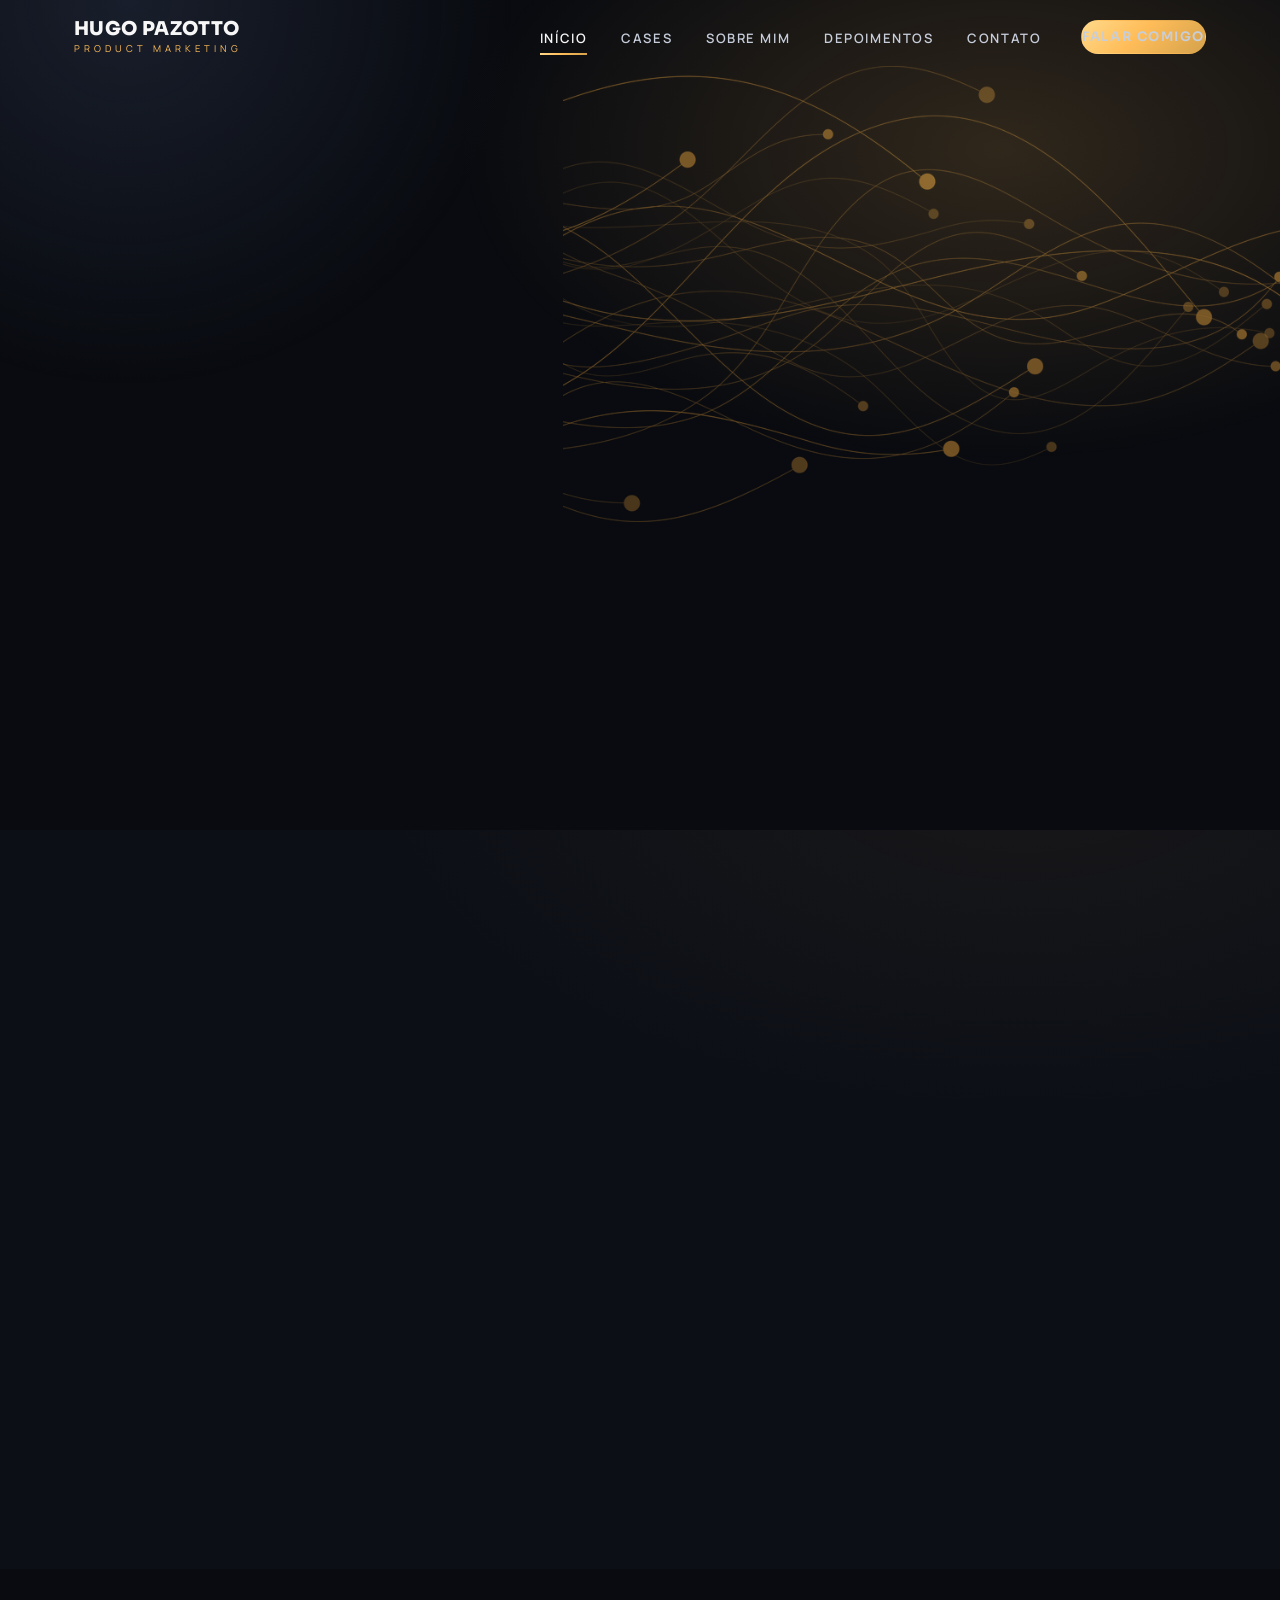
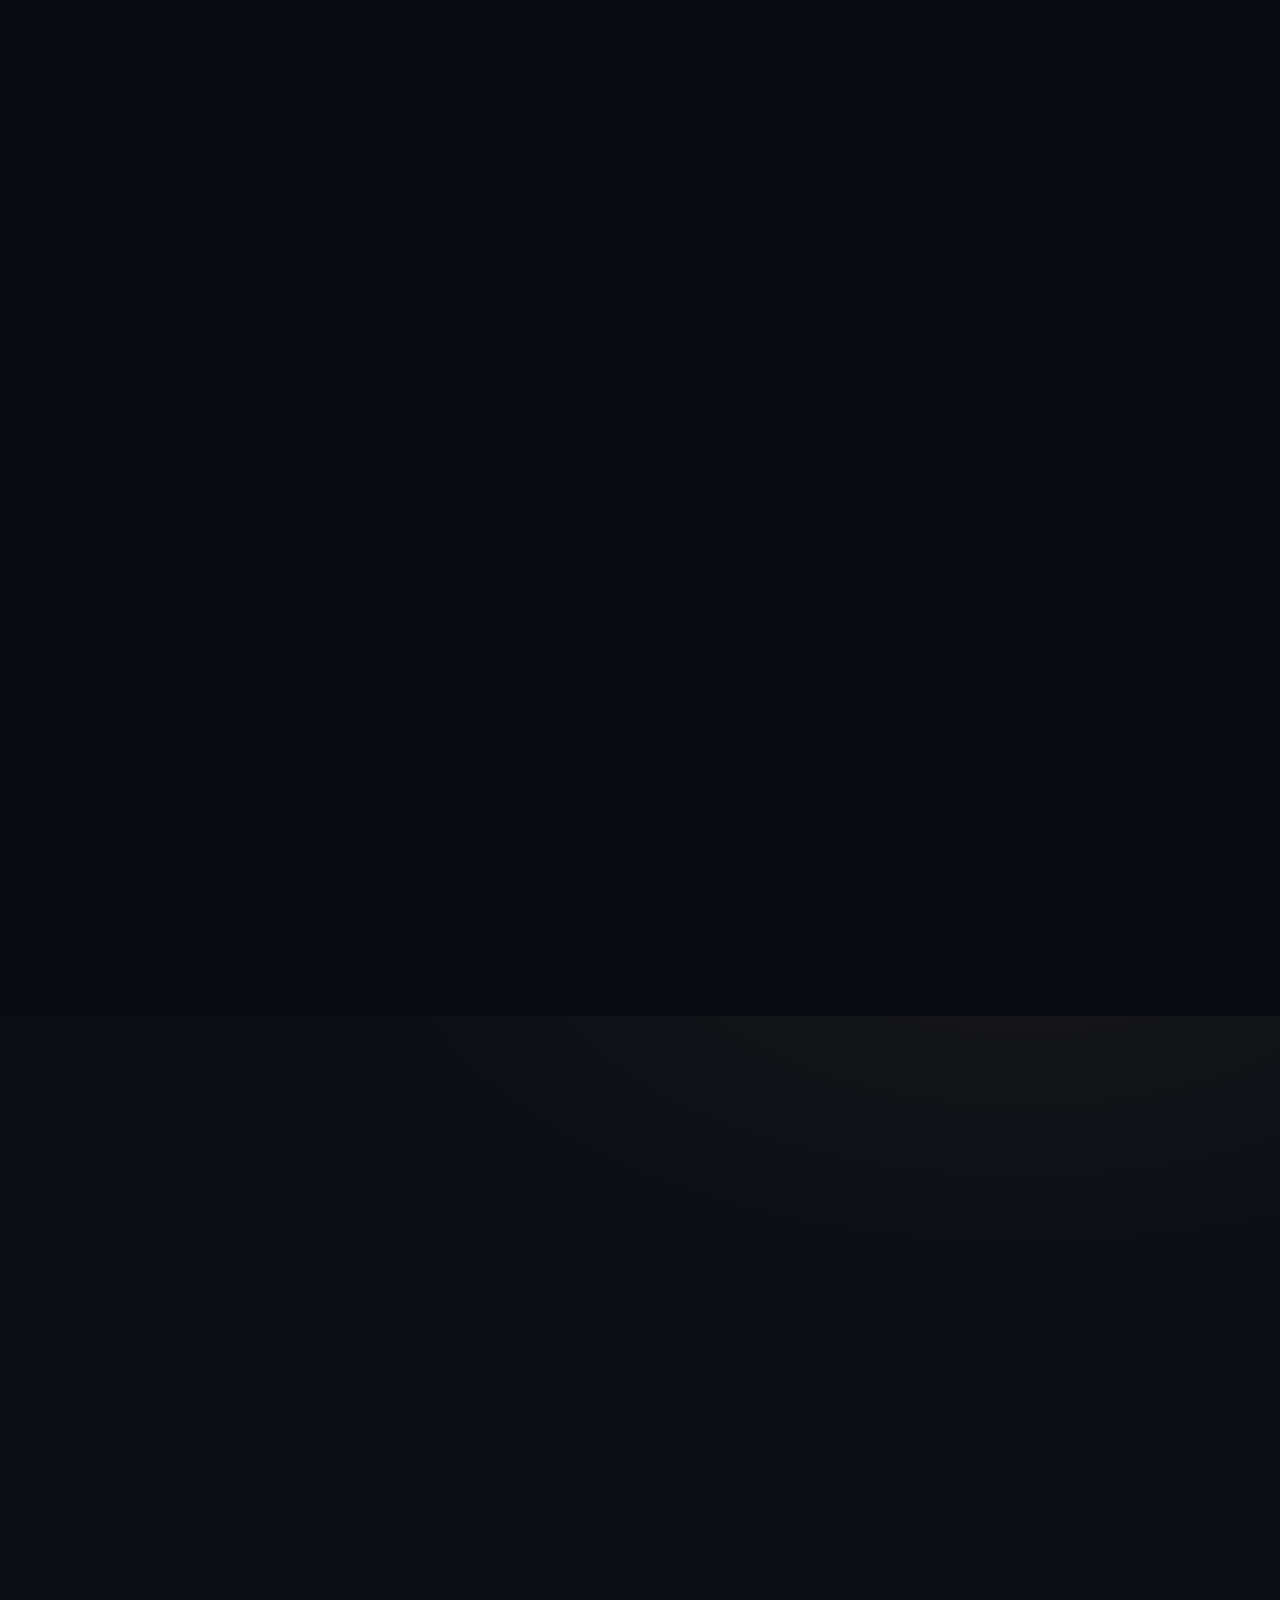
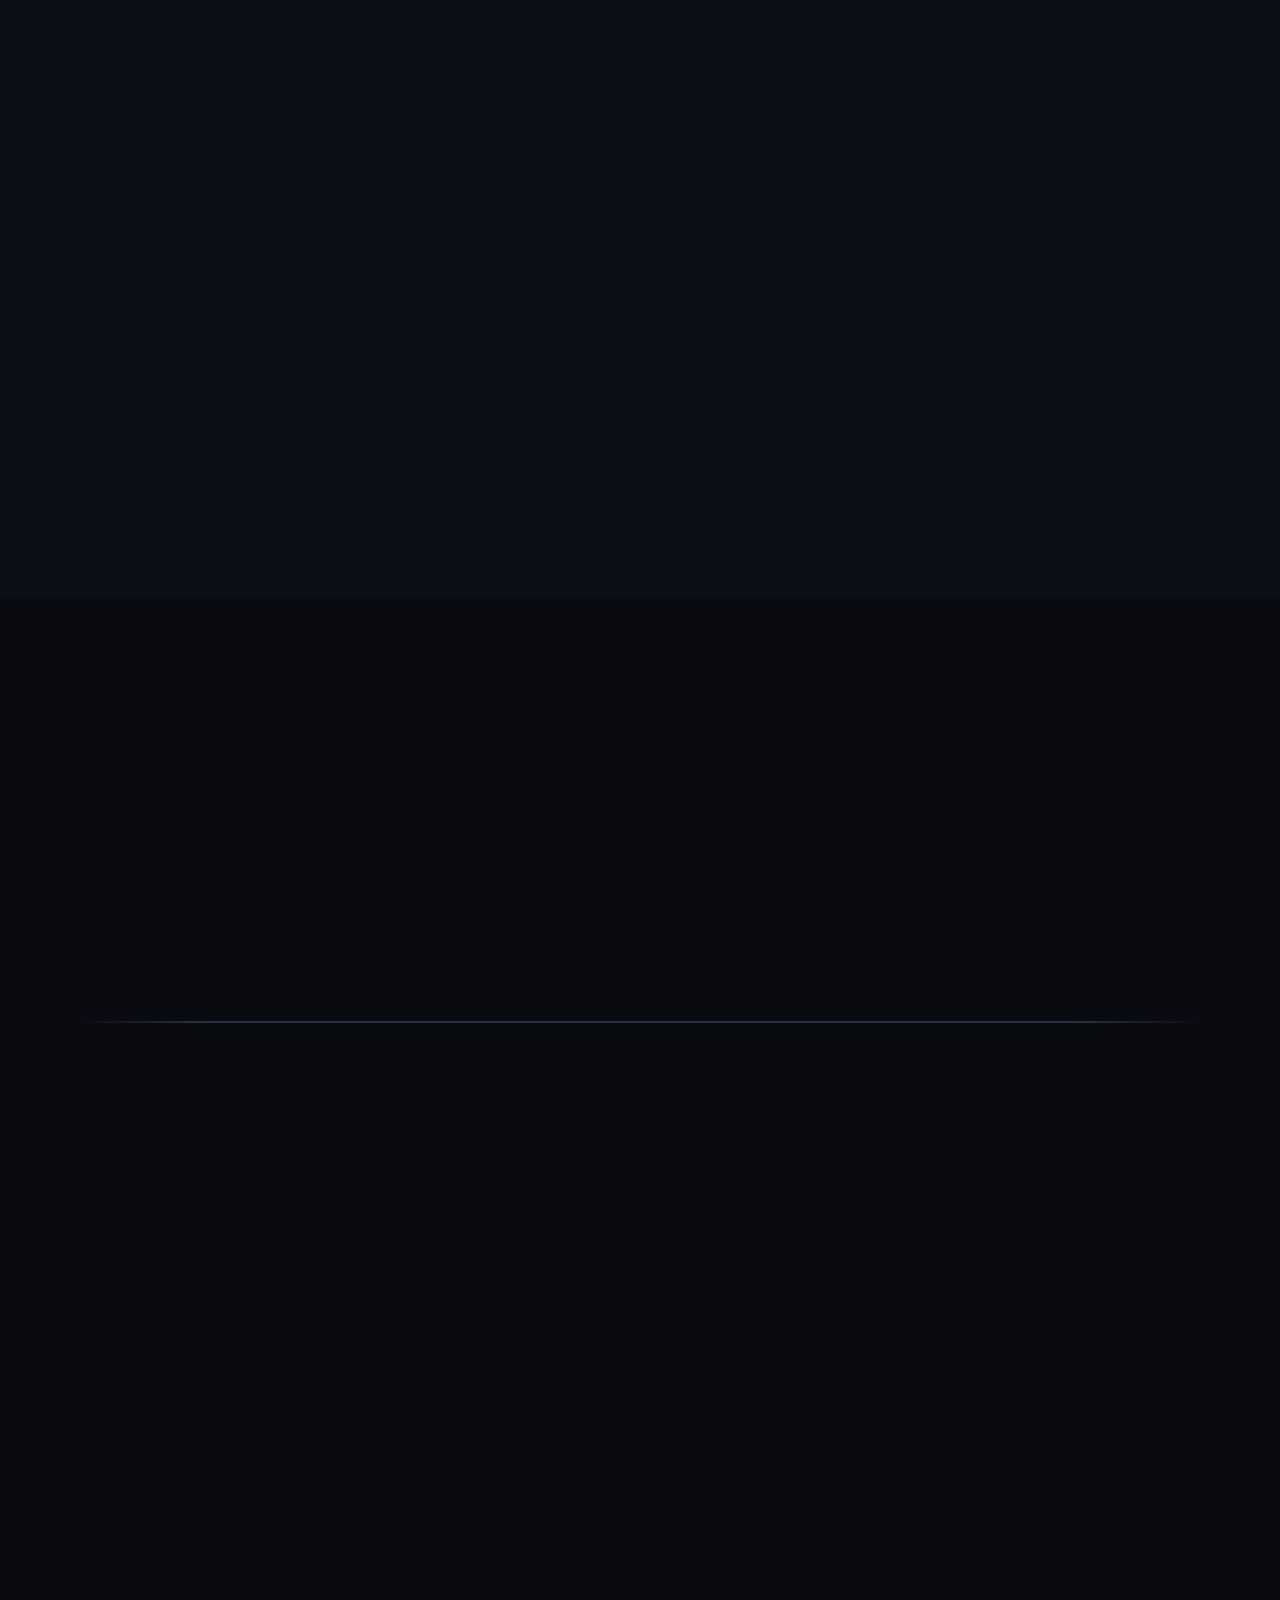
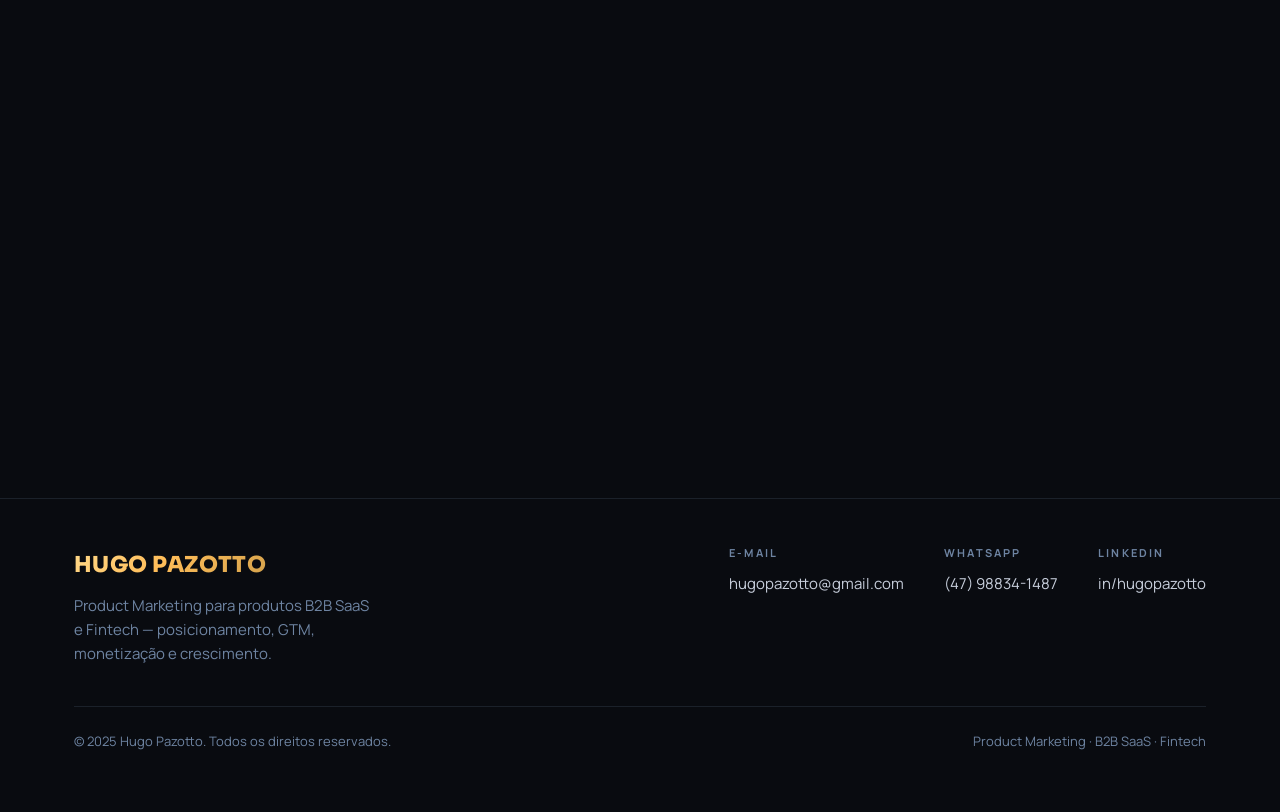
==== commit bec569cb: "fix: divergências PDF — contato, tags, aprendizados, métricas e depoimentos" ====
--- a/index.html
+++ b/index.html
@@ -25,8 +25,8 @@
           <li><a href="cases.html">Cases</a></li>
           <li><a href="sobre.html">Sobre mim</a></li>
           <li><a href="depoimentos.html">Depoimentos</a></li>
-          <li><a href="#contato">Contato</a></li>
-          <li class="nav__cta"><a class="btn btn--primary" href="#contato">Falar comigo</a></li>
+          <li><a href="contato.html">Contato</a></li>
+          <li class="nav__cta"><a class="btn btn--primary" href="contato.html">Falar comigo</a></li>
         </ul>
         <button class="nav__toggle" aria-label="Abrir menu" aria-expanded="false">
           <span></span><span></span><span></span>
@@ -57,7 +57,7 @@
               <a class="btn btn--primary" href="#cases">Ver cases
                 <svg viewBox="0 0 24 24" fill="none" stroke="currentColor" stroke-width="2.2" stroke-linecap="round" stroke-linejoin="round"><path d="M5 12h14M13 6l6 6-6 6"/></svg>
               </a>
-              <a class="btn btn--ghost" href="#contato">Baixar currículo
+              <a class="btn btn--ghost" href="https://www.linkedin.com/in/hugopazotto/" target="_blank" rel="noopener">Baixar currículo
                 <svg viewBox="0 0 24 24" fill="none" stroke="currentColor" stroke-width="2.2" stroke-linecap="round" stroke-linejoin="round"><path d="M12 3v12m0 0l-4-4m4 4l4-4M5 21h14"/></svg>
               </a>
             </div>
@@ -279,8 +279,4 @@
         <span>Product Marketing · B2B SaaS · Fintech</span>
       </div>
     </div>
-  </footer>
-
-  <script src="script.js"></script>
-</body>
-</html>
+  
--- a/style.css
+++ b/style.css
@@ -564,3 +564,49 @@
   .value-row,.traits{ grid-template-columns:1fr; }
   .tst-wall{ columns:1; }
 }
+
+/* ---- Contact page ---- */
+.contact-grid{
+  display:grid;
+  grid-template-columns:repeat(2,1fr);
+  gap:20px;
+  max-width:800px;
+  margin:0 auto 56px;
+}
+.contact-card{
+  display:flex;
+  align-items:center;
+  gap:20px;
+  padding:28px 24px;
+  background:var(--surface);
+  border:1px solid var(--border);
+  border-radius:16px;
+  text-decoration:none;
+  color:var(--text);
+  transition:border-color .2s,transform .2s;
+}
+.contact-card:hover{
+  border-color:var(--gold);
+  transform:translateY(-2px);
+}
+.contact-card__icon{
+  flex-shrink:0;
+  width:52px; height:52px;
+  border-radius:12px;
+  background:rgba(201,163,82,.1);
+  display:flex; align-items:center; justify-content:center;
+  color:var(--gold);
+}
+.contact-card h3{ font-size:15px; font-weight:600; margin-bottom:4px; }
+.contact-card p{ font-size:14px; color:var(--muted); margin:0; }
+.contact-card__arrow{ margin-left:auto; flex-shrink:0; color:var(--muted); width:18px; height:18px; }
+.contact-closing{
+  text-align:center;
+  color:var(--text-dim);
+  font-size:16px;
+  max-width:560px;
+  margin:0 auto;
+}
+@media(max-width:600px){
+  .contact-grid{ grid-template-columns:1fr; }
+}
